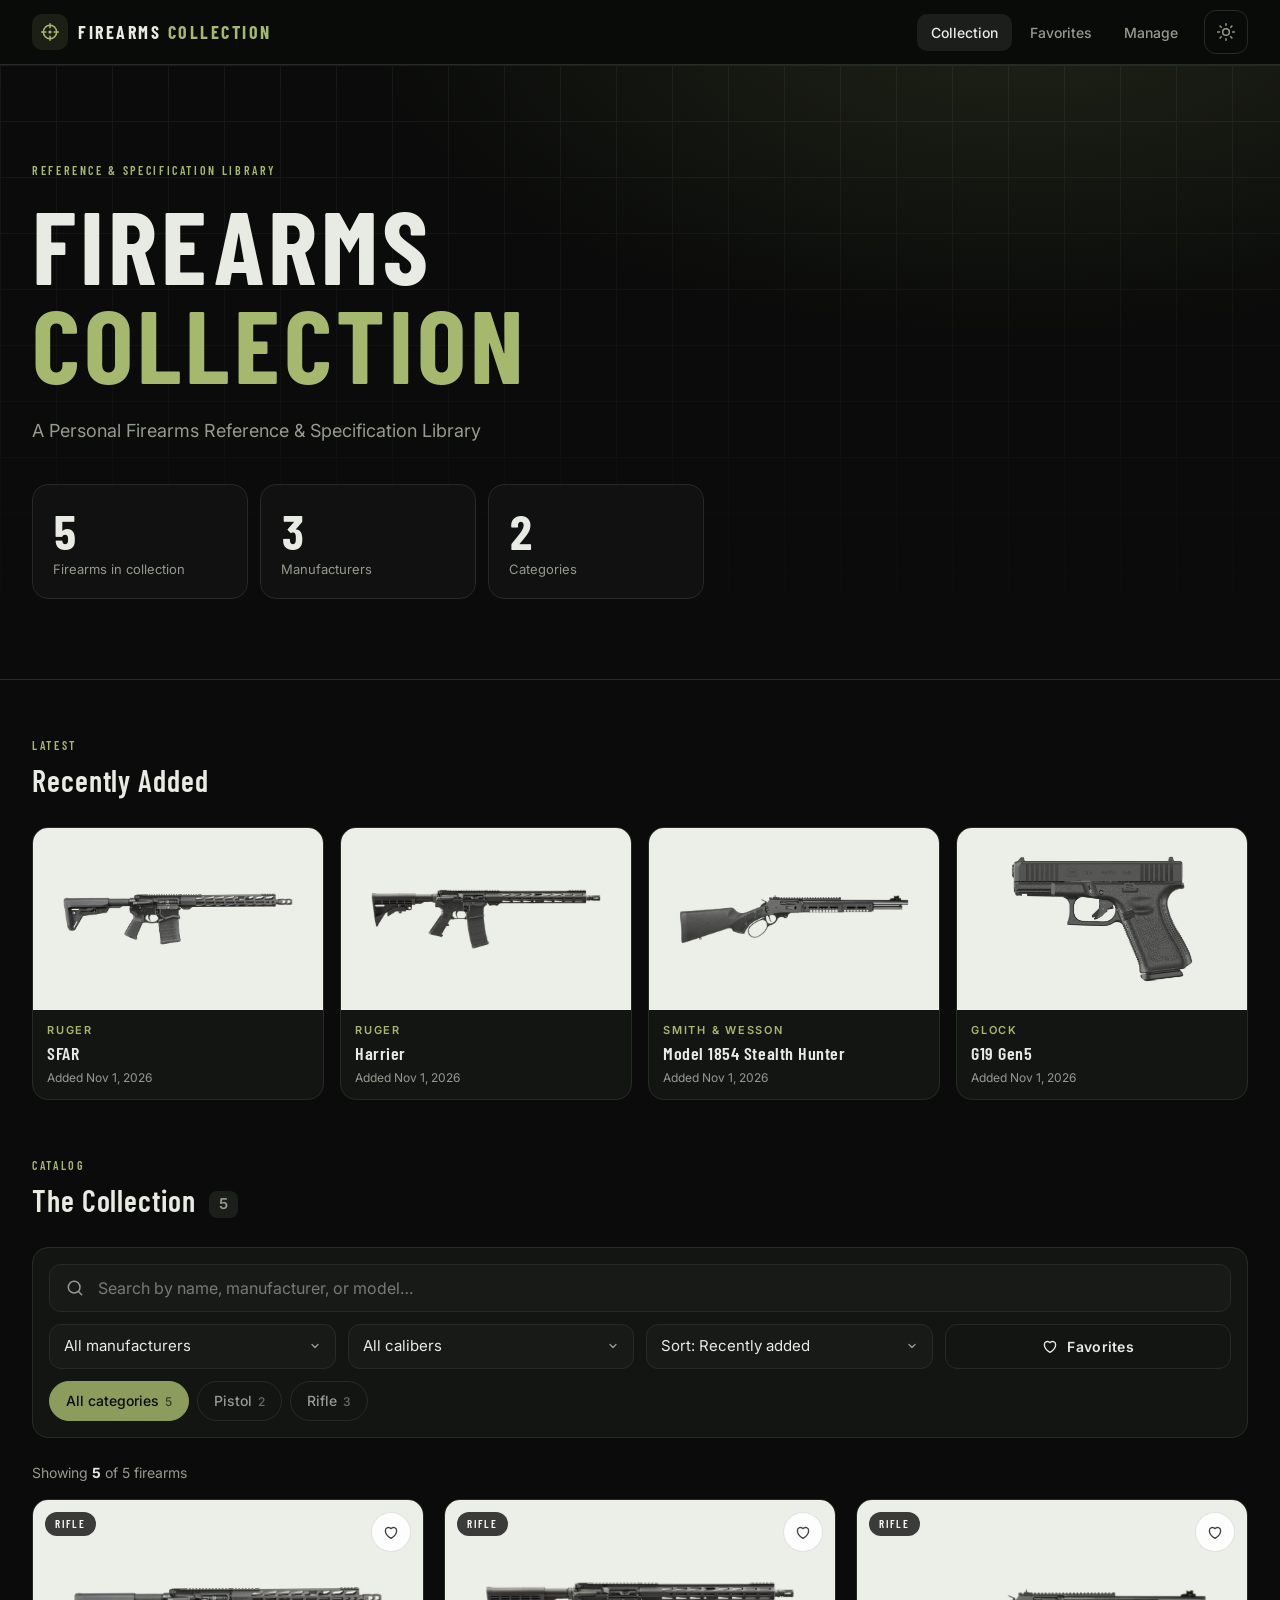
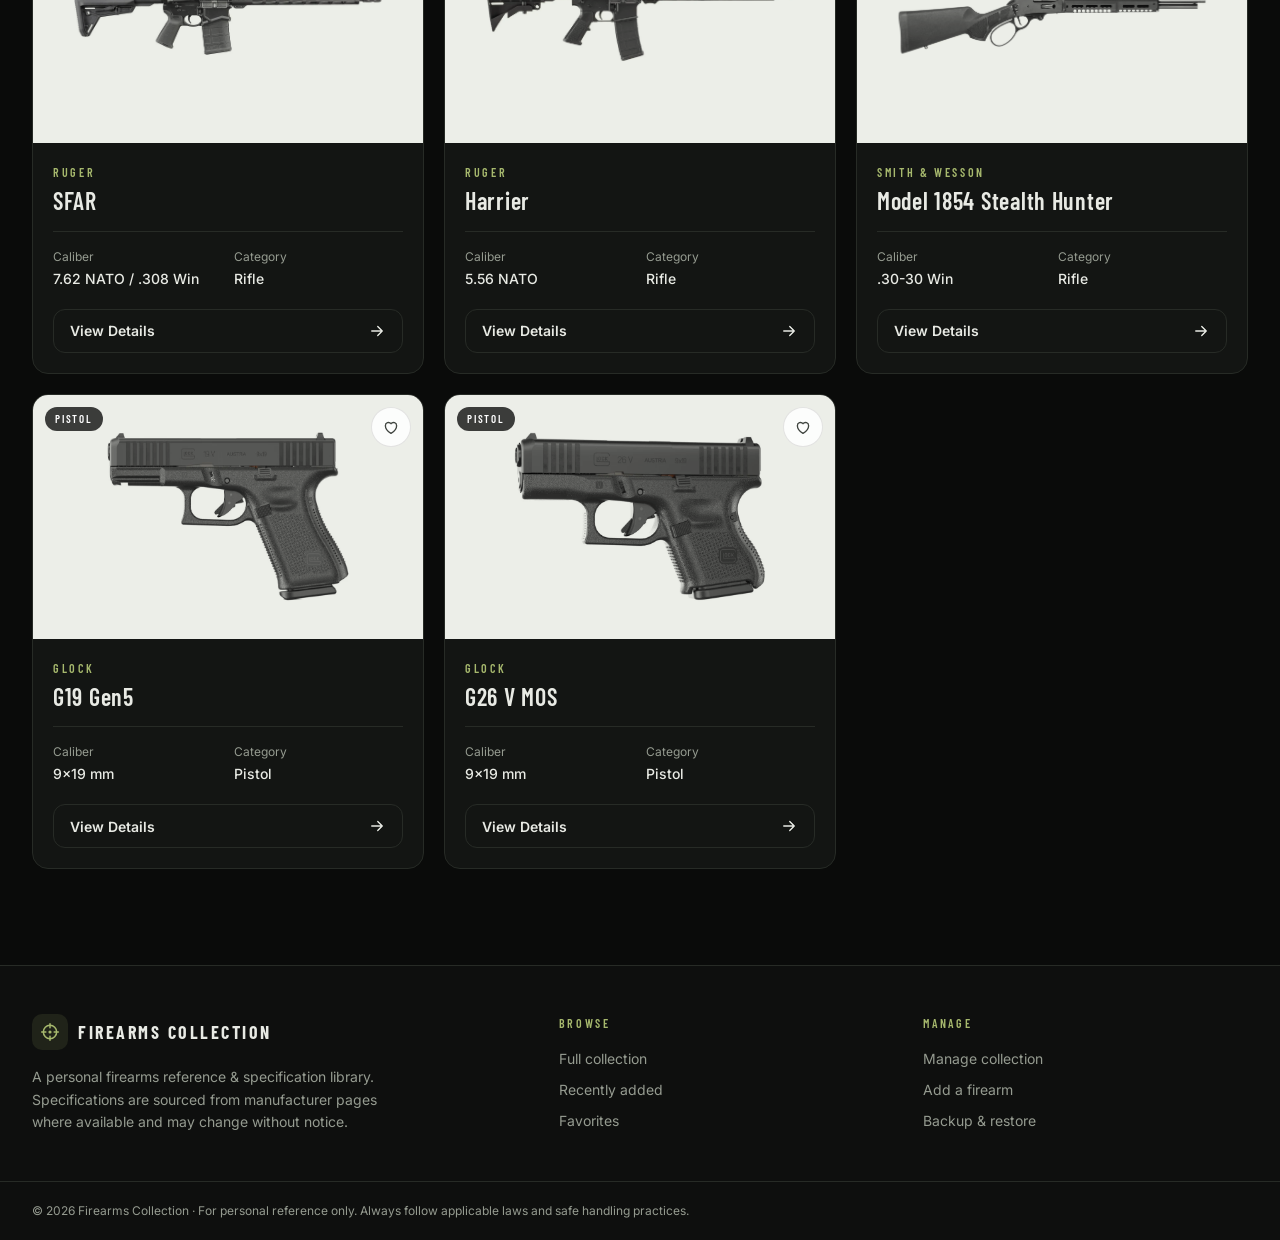
==== guns/index.html @ f63743af "Add files via upload" ====
<!doctype html>
<html lang="en" data-theme="dark">
<head>
  <meta charset="utf-8">
  <meta name="viewport" content="width=device-width, initial-scale=1">
  <title>Firearms Collection</title>
  <meta name="description" content="A Personal Firearms Reference & Specification Library">
  <meta name="theme-color" content="#0a0b0a">
  <script>try{if(localStorage.getItem("theme")==="light")document.documentElement.dataset.theme="light"}catch(e){}</script>
  <link rel="stylesheet" href="css/styles.css">
</head>
<body data-page="home">
  <header id="site-header"></header>

  <main>
    <section class="hero">
      <div class="container hero-inner">
        <p class="eyebrow fade-up">Reference &amp; Specification Library</p>
        <h1 class="fade-up" style="animation-delay:60ms">Firearms<br><span>Collection</span></h1>
        <p class="hero-sub fade-up" style="animation-delay:120ms">A Personal Firearms Reference &amp; Specification Library</p>
        <dl class="stats fade-up" style="animation-delay:180ms">
          <div class="stat"><dd id="stat-total">–</dd><dt>Firearms in collection</dt></div>
          <div class="stat"><dd id="stat-makers">–</dd><dt>Manufacturers</dt></div>
          <div class="stat"><dd id="stat-categories">–</dd><dt>Categories</dt></div>
        </dl>
      </div>
    </section>

    <section id="recent" class="container section">
      <div class="section-head">
        <div>
          <p class="eyebrow">Latest</p>
          <h2 class="section-title">Recently Added</h2>
        </div>
      </div>
      <div id="recent-grid" class="recent-grid">
        <div class="skeleton" style="aspect-ratio:4/3"></div>
        <div class="skeleton" style="aspect-ratio:4/3"></div>
      </div>
    </section>

    <section id="collection" class="container section">
      <div class="section-head">
        <div>
          <p class="eyebrow">Catalog</p>
          <h2 class="section-title">The Collection <span id="collection-count" class="count-badge">–</span></h2>
        </div>
      </div>

      <div class="toolbar">
        <div class="search">
          <svg viewBox="0 0 24 24" fill="none" stroke="currentColor" stroke-width="1.8" stroke-linecap="round" aria-hidden="true"><circle cx="11" cy="11" r="7"/><path d="m20 20-3.5-3.5"/></svg>
          <input id="search" class="field" type="search" placeholder="Search by name, manufacturer, or model…" aria-label="Search firearms" autocomplete="off">
          <button id="search-clear" class="search-clear" type="button" aria-label="Clear search" hidden>
            <svg viewBox="0 0 24 24" fill="none" stroke="currentColor" stroke-width="1.8" stroke-linecap="round" aria-hidden="true"><path d="M6 6l12 12M18 6 6 18"/></svg>
          </button>
        </div>
        <div class="filters">
          <label><span class="sr-only">Manufacturer</span><select id="filter-manufacturer" class="field"></select></label>
          <label><span class="sr-only">Caliber</span><select id="filter-caliber" class="field"></select></label>
          <label><span class="sr-only">Sort by</span>
            <select id="sort" class="field">
              <option value="newest">Sort: Recently added</option>
              <option value="manufacturer">Sort: Manufacturer (A–Z)</option>
              <option value="model">Sort: Model (A–Z)</option>
            </select>
          </label>
          <button id="filter-favorites" type="button" class="btn btn-ghost" aria-pressed="false">
            <svg viewBox="0 0 24 24" fill="none" stroke="currentColor" stroke-width="1.8" stroke-linejoin="round" aria-hidden="true"><path d="M12 20.5s-7.5-4.6-7.5-10.3A4.2 4.2 0 0 1 12 7.6a4.2 4.2 0 0 1 7.5 2.6c0 5.7-7.5 10.3-7.5 10.3Z"/></svg>
            <span>Favorites</span>
          </button>
        </div>
        <div id="category-chips" class="chips" role="group" aria-label="Filter by category"></div>
      </div>

      <div class="results-bar" aria-live="polite">
        <p id="results-count">Loading…</p>
        <button id="clear-filters" type="button" class="link-btn" hidden>Clear filters</button>
      </div>

      <div id="grid" class="grid">
        <div class="skeleton" style="height:380px"></div>
        <div class="skeleton" style="height:380px"></div>
        <div class="skeleton" style="height:380px"></div>
      </div>
    </section>
  </main>

  <footer id="site-footer"></footer>

  <script src="js/data.js"></script>
  <script src="js/store.js"></script>
  <script src="js/ui.js"></script>
  <script src="js/collection.js"></script>
</body>
</html>
---- guns/css/styles.css ----
/* =========================================================
   Firearms Collection — styles
   Dark theme is the default; light theme via [data-theme="light"].
   ========================================================= */

@import url("https://fonts.googleapis.com/css2?family=Barlow+Condensed:wght@500;600;700&family=Inter:wght@400;500;600;700&display=swap");

:root {
  --bg: #0a0b0a;
  --surface: #131513;
  --surface-2: #1b1e1a;
  --border: #272b26;
  --fg: #e8eae4;
  --muted: #959b90;
  --accent: #8c9c5c;
  --accent-strong: #a6b86d;
  --accent-fg: #0b0c0a;
  --accent-soft: rgba(140, 156, 92, 0.14);
  --photo: #eceee8;
  --danger: #e0645a;
  --danger-soft: rgba(224, 100, 90, 0.12);
  --shadow: 0 18px 50px -20px rgba(0, 0, 0, 0.7);
  --header-bg: rgba(10, 11, 10, 0.82);

  --font-sans: "Inter", ui-sans-serif, system-ui, -apple-system, "Segoe UI", sans-serif;
  --font-display: "Barlow Condensed", "Inter", ui-sans-serif, sans-serif;
  --radius: 16px;
  --radius-sm: 12px;
  --max: 1280px;
  --gutter: 16px;
  color-scheme: dark;
}

[data-theme="light"] {
  --bg: #f3f3ef;
  --surface: #ffffff;
  --surface-2: #e9ebe4;
  --border: #d6d9cf;
  --fg: #151714;
  --muted: #5e6459;
  --accent: #5d6d33;
  --accent-strong: #4b5928;
  --accent-fg: #ffffff;
  --accent-soft: rgba(93, 109, 51, 0.12);
  --photo: #ffffff;
  --danger: #b4372f;
  --danger-soft: rgba(180, 55, 47, 0.1);
  --shadow: 0 18px 50px -24px rgba(0, 0, 0, 0.25);
  --header-bg: rgba(243, 243, 239, 0.85);
  color-scheme: light;
}

@media (min-width: 640px) {
  :root { --gutter: 24px; }
}
@media (min-width: 1024px) {
  :root { --gutter: 32px; }
}

/* ---------- Base ---------- */
*,
*::before,
*::after { box-sizing: border-box; }

html { -webkit-text-size-adjust: 100%; scroll-behavior: smooth; }

body {
  margin: 0;
  min-height: 100dvh;
  display: flex;
  flex-direction: column;
  background: var(--bg);
  color: var(--fg);
  font-family: var(--font-sans);
  font-size: 16px;
  line-height: 1.5;
  -webkit-font-smoothing: antialiased;
  overflow-x: hidden;
}

main { flex: 1; }
img { max-width: 100%; display: block; }
a { color: inherit; text-decoration: none; }
button, input, select, textarea { font: inherit; color: inherit; }
button { cursor: pointer; }
h1, h2, h3, p { margin: 0; }
::selection { background: var(--accent); color: var(--accent-fg); }
:focus-visible { outline: 2px solid var(--accent-strong); outline-offset: 2px; }

.container { max-width: var(--max); margin: 0 auto; padding: 0 var(--gutter); }
.sr-only {
  position: absolute; width: 1px; height: 1px; padding: 0; margin: -1px;
  overflow: hidden; clip: rect(0, 0, 0, 0); white-space: nowrap; border: 0;
}
[hidden] { display: none !important; }

.eyebrow {
  font-family: var(--font-display);
  font-size: 12px;
  font-weight: 600;
  letter-spacing: 0.22em;
  text-transform: uppercase;
  color: var(--accent-strong);
}
.display { font-family: var(--font-display); letter-spacing: 0.03em; }
.muted { color: var(--muted); }

@keyframes fade-up {
  from { opacity: 0; transform: translateY(12px); }
  to { opacity: 1; transform: none; }
}
.fade-up { animation: fade-up 0.5s cubic-bezier(0.22, 1, 0.36, 1) both; }

@media (prefers-reduced-motion: reduce) {
  *, *::before, *::after {
    animation-duration: 0.01ms !important;
    transition-duration: 0.01ms !important;
    scroll-behavior: auto !important;
  }
}

/* ---------- Buttons & fields ---------- */
.btn {
  display: inline-flex;
  align-items: center;
  justify-content: center;
  gap: 8px;
  min-height: 44px;
  padding: 0 16px;
  border-radius: var(--radius-sm);
  border: 1px solid transparent;
  font-size: 14px;
  font-weight: 600;
  letter-spacing: 0.02em;
  background: none;
  transition: background 0.2s, border-color 0.2s, color 0.2s, transform 0.1s;
  white-space: nowrap;
}
.btn:active { transform: scale(0.98); }
.btn:disabled { opacity: 0.5; pointer-events: none; }
.btn svg { width: 18px; height: 18px; flex: none; }
.btn-primary { background: var(--accent); color: var(--accent-fg); }
.btn-primary:hover { background: var(--accent-strong); }
.btn-ghost { background: var(--surface); border-color: var(--border); }
.btn-ghost:hover { border-color: var(--accent); background: var(--surface-2); }
.btn-danger { border-color: color-mix(in srgb, var(--danger) 45%, transparent); color: var(--danger); }
.btn-danger:hover { background: var(--danger); color: #fff; }
.btn-active { border-color: var(--accent); background: var(--accent-soft); color: var(--accent-strong); }
.btn-block { width: 100%; }

.field {
  width: 100%;
  min-height: 44px;
  padding: 10px 14px;
  border-radius: var(--radius-sm);
  border: 1px solid var(--border);
  background: color-mix(in srgb, var(--surface-2) 60%, transparent);
  font-size: 15px;
  outline: none;
  transition: border-color 0.2s, box-shadow 0.2s;
}
.field::placeholder { color: color-mix(in srgb, var(--muted) 75%, transparent); }
.field:focus { border-color: var(--accent); box-shadow: 0 0 0 3px var(--accent-soft); }
.field.invalid { border-color: var(--danger); }
select.field { appearance: none; padding-right: 36px; background-image: url("data:image/svg+xml,%3Csvg xmlns='http://www.w3.org/2000/svg' width='12' height='12' viewBox='0 0 24 24' fill='none' stroke='%23959b90' stroke-width='2.5' stroke-linecap='round'%3E%3Cpath d='m6 9 6 6 6-6'/%3E%3C/svg%3E"); background-repeat: no-repeat; background-position: right 14px center; }
select.field option { background: var(--surface); color: var(--fg); }
textarea.field { resize: vertical; line-height: 1.6; }

/* ---------- Header ---------- */
.site-header {
  position: sticky;
  top: 0;
  z-index: 40;
  border-bottom: 1px solid var(--border);
  background: var(--header-bg);
  backdrop-filter: blur(16px);
  -webkit-backdrop-filter: blur(16px);
}
.header-inner { display: flex; align-items: center; justify-content: space-between; gap: 16px; height: 64px; }
.brand { display: flex; align-items: center; gap: 10px; }
.brand-mark {
  display: grid; place-items: center; width: 36px; height: 36px; border-radius: 10px;
  background: var(--accent-soft); color: var(--accent-strong); transition: 0.2s;
}
.brand:hover .brand-mark { background: var(--accent); color: var(--accent-fg); }
.brand-mark svg { width: 20px; height: 20px; }
.brand-name {
  font-family: var(--font-display); font-size: 18px; font-weight: 700;
  letter-spacing: 0.14em; text-transform: uppercase; line-height: 1;
}
.brand-name span { color: var(--accent-strong); }
.nav { display: flex; align-items: center; gap: 4px; }
.nav-link {
  padding: 8px 14px; border-radius: 10px; font-size: 14px; font-weight: 500; color: var(--muted); transition: 0.2s;
}
.nav-link:hover { color: var(--fg); }
.nav-link[aria-current="page"] { background: var(--surface-2); color: var(--fg); }
.icon-btn {
  display: grid; place-items: center; width: 44px; height: 44px; flex: none;
  border-radius: var(--radius-sm); border: 1px solid var(--border); background: none; color: var(--muted); transition: 0.2s;
}
.icon-btn:hover { color: var(--fg); border-color: var(--accent); }
.icon-btn svg { width: 20px; height: 20px; }
.menu-btn { display: none; }
.mobile-nav { display: none; border-top: 1px solid var(--border); padding: 8px var(--gutter) 16px; background: var(--bg); }
.mobile-nav a { display: flex; align-items: center; min-height: 48px; padding: 0 16px; border-radius: var(--radius-sm); color: var(--muted); font-weight: 500; }
.mobile-nav a[aria-current="page"] { background: var(--surface-2); color: var(--fg); }

@media (max-width: 767px) {
  .nav .nav-link { display: none; }
  .menu-btn { display: grid; }
  .site-header.open .mobile-nav { display: block; }
  .brand-name { font-size: 16px; letter-spacing: 0.1em; }
}
@media (max-width: 360px) {
  .brand-name span { display: none; }
}

/* ---------- Hero ---------- */
.hero { position: relative; overflow: hidden; border-bottom: 1px solid var(--border); }
.hero::before {
  content: ""; position: absolute; inset: 0; pointer-events: none; opacity: 0.7;
  background: radial-gradient(60rem 30rem at 80% -10%, color-mix(in srgb, var(--accent) 24%, transparent), transparent 70%);
}
.hero::after {
  content: ""; position: absolute; inset: 0; pointer-events: none; opacity: 0.06;
  background-image: linear-gradient(var(--fg) 1px, transparent 1px), linear-gradient(90deg, var(--fg) 1px, transparent 1px);
  background-size: 56px 56px;
  -webkit-mask-image: linear-gradient(to bottom, black, transparent);
  mask-image: linear-gradient(to bottom, black, transparent);
}
.hero-inner { position: relative; z-index: 1; padding-top: 64px; padding-bottom: 56px; }
.hero h1 {
  margin-top: 16px; font-family: var(--font-display); font-weight: 700; text-transform: uppercase;
  font-size: clamp(48px, 11vw, 104px); line-height: 0.95; letter-spacing: 0.04em;
}
.hero h1 span { color: var(--accent-strong); }
.hero-sub { margin-top: 24px; max-width: 36rem; color: var(--muted); font-size: clamp(16px, 2vw, 18px); }
.stats { display: grid; grid-template-columns: repeat(3, 1fr); gap: 12px; max-width: 42rem; margin: 40px 0 0; }
.stat {
  padding: 16px; border-radius: var(--radius); border: 1px solid var(--border);
  background: color-mix(in srgb, var(--surface) 70%, transparent); backdrop-filter: blur(6px);
}
.stat dd { margin: 0; font-family: var(--font-display); font-size: clamp(30px, 6vw, 48px); font-weight: 700; line-height: 1.1; font-variant-numeric: tabular-nums; }
.stat dt { margin-top: 4px; font-size: 13px; line-height: 1.3; color: var(--muted); }
@media (min-width: 640px) {
  .hero-inner { padding-top: 96px; padding-bottom: 80px; }
  .stat { padding: 20px; }
}

/* ---------- Sections ---------- */
.section { padding-top: 56px; scroll-margin-top: 80px; }
.section-head { display: flex; flex-wrap: wrap; align-items: flex-end; justify-content: space-between; gap: 16px; margin-bottom: 24px; }
.section-title { margin-top: 4px; font-family: var(--font-display); font-size: 30px; font-weight: 600; letter-spacing: 0.03em; }
.count-badge {
  display: inline-block; margin-left: 6px; padding: 2px 10px; border-radius: 8px; vertical-align: middle;
  background: var(--surface-2); color: var(--muted); font-family: var(--font-sans); font-size: 15px; font-weight: 600;
}

/* ---------- Photo ---------- */
.photo { position: relative; overflow: hidden; background: var(--photo); aspect-ratio: 16 / 10; }
.photo img {
  position: absolute; inset: 0; width: 100%; height: 100%; object-fit: contain; padding: 6%;
  mix-blend-mode: multiply; transition: transform 0.5s ease-out;
}
.photo-empty {
  position: absolute; inset: 0; display: flex; flex-direction: column; align-items: center; justify-content: center; gap: 8px;
  color: #9a9f96; font-size: 12px; font-weight: 600; letter-spacing: 0.08em; text-transform: uppercase;
}
.photo-empty svg { width: 32px; height: 32px; }

/* ---------- Recently added ---------- */
.recent-grid { display: grid; grid-template-columns: repeat(2, minmax(0, 1fr)); gap: 12px; }
@media (min-width: 1024px) { .recent-grid { grid-template-columns: repeat(4, minmax(0, 1fr)); gap: 16px; } }
.recent-card {
  overflow: hidden; border-radius: var(--radius); border: 1px solid var(--border); background: var(--surface);
  transition: transform 0.25s, border-color 0.25s;
}
.recent-card:hover { transform: translateY(-2px); border-color: color-mix(in srgb, var(--accent) 55%, transparent); }
.recent-card:hover .photo img { transform: scale(1.04); }
.recent-body { padding: 12px 14px; min-width: 0; }
.recent-maker { font-size: 11px; font-weight: 600; letter-spacing: 0.16em; text-transform: uppercase; color: var(--accent-strong); }
.recent-model { margin-top: 2px; font-family: var(--font-display); font-size: 18px; font-weight: 600; letter-spacing: 0.03em; }
.recent-date { margin-top: 2px; font-size: 12px; color: var(--muted); }
.truncate { overflow: hidden; text-overflow: ellipsis; white-space: nowrap; }

/* ---------- Toolbar ---------- */
.toolbar { padding: 12px; border-radius: var(--radius); border: 1px solid var(--border); background: var(--surface); }
@media (min-width: 640px) { .toolbar { padding: 16px; } }
.search { position: relative; }
.search > svg { position: absolute; left: 16px; top: 50%; transform: translateY(-50%); width: 20px; height: 20px; color: var(--muted); pointer-events: none; }
.search .field { height: 48px; padding-left: 48px; padding-right: 48px; font-size: 16px; }
.search .field::-webkit-search-cancel-button { display: none; }
.search-clear {
  position: absolute; right: 6px; top: 50%; transform: translateY(-50%); display: grid; place-items: center;
  width: 36px; height: 36px; border: 0; border-radius: 10px; background: none; color: var(--muted);
}
.search-clear:hover { color: var(--fg); }
.search-clear svg { width: 18px; height: 18px; }
.filters { display: grid; grid-template-columns: repeat(2, minmax(0, 1fr)); gap: 8px; margin-top: 12px; }
@media (min-width: 640px) { .filters { gap: 12px; } }
@media (min-width: 1024px) { .filters { grid-template-columns: repeat(4, minmax(0, 1fr)); } }
.chips { display: flex; flex-wrap: wrap; gap: 8px; margin-top: 12px; }
.chip {
  min-height: 40px; padding: 0 16px; border-radius: 999px; border: 1px solid var(--border); background: none;
  color: var(--muted); font-size: 14px; font-weight: 500; transition: 0.2s;
}
.chip:hover { color: var(--fg); border-color: color-mix(in srgb, var(--accent) 55%, transparent); }
.chip[aria-pressed="true"] { background: var(--accent); border-color: var(--accent); color: var(--accent-fg); }
.chip small { margin-left: 6px; font-size: 12px; opacity: 0.65; }

.results-bar { display: flex; align-items: center; justify-content: space-between; gap: 16px; margin-top: 24px; font-size: 14px; color: var(--muted); }
.results-bar strong { color: var(--fg); }
.link-btn { border: 0; background: none; padding: 4px 0; color: var(--accent-strong); font-weight: 600; font-size: 14px; }
.link-btn:hover { text-decoration: underline; }

/* ---------- Cards ---------- */
.grid { display: grid; grid-template-columns: minmax(0, 1fr); gap: 20px; margin-top: 16px; }
@media (min-width: 600px) { .grid { grid-template-columns: repeat(2, minmax(0, 1fr)); } }
@media (min-width: 1024px) { .grid { grid-template-columns: repeat(3, minmax(0, 1fr)); } }
@media (min-width: 1536px) { .grid { grid-template-columns: repeat(4, minmax(0, 1fr)); } }

.card {
  position: relative; display: flex; flex-direction: column; overflow: hidden;
  border-radius: var(--radius); border: 1px solid var(--border); background: var(--surface);
  transition: transform 0.3s, border-color 0.3s, box-shadow 0.3s;
}
.card:hover { transform: translateY(-4px); border-color: color-mix(in srgb, var(--accent) 55%, transparent); box-shadow: var(--shadow); }
.card:hover .photo img { transform: scale(1.04); }
.card-badge {
  position: absolute; top: 12px; left: 12px; z-index: 2; padding: 4px 10px; border-radius: 999px;
  background: rgba(0, 0, 0, 0.75); color: #fff; font-family: var(--font-display); font-size: 11px; font-weight: 600;
  letter-spacing: 0.16em; text-transform: uppercase;
}
.card .fav-btn { position: absolute; top: 12px; right: 12px; z-index: 3; }
.card-body { display: flex; flex: 1; flex-direction: column; padding: 20px; }
.card-title { margin-top: 6px; font-family: var(--font-display); font-size: 24px; font-weight: 600; line-height: 1.15; letter-spacing: 0.03em; }
.card-title a::after { content: ""; position: absolute; inset: 0; z-index: 1; }
.card-specs { display: grid; grid-template-columns: 1fr 1fr; gap: 12px; margin: 16px 0 0; padding-top: 16px; border-top: 1px solid var(--border); font-size: 14px; }
.card-specs dt { font-size: 12px; color: var(--muted); }
.card-specs dd { margin: 2px 0 0; font-weight: 500; }
.card-cta {
  display: flex; align-items: center; justify-content: space-between; min-height: 44px; margin-top: auto; padding: 0 16px;
  border-radius: var(--radius-sm); border: 1px solid var(--border); font-size: 14px; font-weight: 600; transition: 0.25s;
}
.card-cta-wrap { margin-top: auto; padding-top: 20px; }
.card-cta svg { width: 18px; height: 18px; transition: transform 0.25s; }
.card:hover .card-cta { background: var(--accent); border-color: var(--accent); color: var(--accent-fg); }
.card:hover .card-cta svg { transform: translateX(2px); }

.fav-btn {
  display: grid; place-items: center; width: 40px; height: 40px; border-radius: 999px;
  border: 1px solid rgba(0, 0, 0, 0.1); background: rgba(255, 255, 255, 0.85); color: #404540; transition: 0.2s;
}
.fav-btn:hover { background: #fff; color: #000; }
.fav-btn svg { width: 18px; height: 18px; }
.fav-btn[aria-pressed="true"] { background: var(--accent); border-color: var(--accent); color: var(--accent-fg); }
.fav-btn[aria-pressed="true"] svg { fill: currentColor; }

.empty {
  margin-top: 16px; padding: 64px 24px; text-align: center; border-radius: var(--radius); border: 1px dashed var(--border);
}
.empty h3 { font-family: var(--font-display); font-size: 24px; font-weight: 600; letter-spacing: 0.03em; }
.empty p { margin: 8px auto 0; max-width: 28rem; font-size: 14px; color: var(--muted); }
.empty .btn { margin-top: 24px; }

/* ---------- Detail page ---------- */
.detail-top { display: flex; align-items: center; justify-content: space-between; gap: 12px; padding-top: 24px; }
.detail-grid { display: grid; gap: 32px; margin-top: 24px; }
@media (min-width: 1024px) {
  .detail-grid { grid-template-columns: minmax(0, 7fr) minmax(0, 5fr); gap: 48px; }
  .detail-photo { position: sticky; top: 96px; align-self: start; }
}
.detail-photo .photo { border-radius: 24px; border: 1px solid var(--border); aspect-ratio: 4 / 3; }
@media (min-width: 640px) { .detail-photo .photo { aspect-ratio: 16 / 10; } }
.pills { display: flex; flex-wrap: wrap; gap: 8px; }
.pill {
  padding: 4px 12px; border-radius: 999px; border: 1px solid var(--border); font-size: 12px; color: var(--muted);
}
.pill-accent {
  border-color: color-mix(in srgb, var(--accent) 45%, transparent); background: var(--accent-soft); color: var(--accent-strong);
  font-family: var(--font-display); font-weight: 600; letter-spacing: 0.16em; text-transform: uppercase;
}
.detail-name { margin-top: 8px; font-family: var(--font-display); font-size: clamp(36px, 6vw, 48px); font-weight: 700; line-height: 1.05; letter-spacing: 0.03em; }
.highlights { display: grid; grid-template-columns: 1fr 1fr; gap: 12px; margin: 24px 0 0; }
.highlight { padding: 14px; border-radius: var(--radius-sm); border: 1px solid var(--border); background: var(--surface); }
.highlight dt { font-size: 12px; color: var(--muted); }
.highlight dd { margin: 4px 0 0; font-weight: 600; }
.description { margin-top: 24px; color: var(--muted); line-height: 1.7; white-space: pre-line; }
.actions { display: flex; flex-wrap: wrap; gap: 12px; margin-top: 24px; }
.source-note { margin-top: 8px; font-size: 12px; color: var(--muted); }
.not-specified { color: color-mix(in srgb, var(--muted) 75%, transparent) !important; font-style: italic; font-weight: 400 !important; }

.spec-grid { display: grid; gap: 24px; margin-top: 48px; }
@media (min-width: 1024px) { .spec-grid { grid-template-columns: 1fr 1fr; } }
.panel { overflow: hidden; border-radius: var(--radius); border: 1px solid var(--border); background: var(--surface); }
.panel-title { padding: 16px 20px; border-bottom: 1px solid var(--border); font-family: var(--font-display); font-size: 20px; font-weight: 600; letter-spacing: 0.03em; }
.panel-body { padding: 20px; }
.spec-table { margin: 0; }
.spec-row { display: grid; gap: 4px; padding: 14px 20px; border-top: 1px solid var(--border); }
.spec-row:first-child { border-top: 0; }
.spec-row dt { font-size: 14px; color: var(--muted); }
.spec-row dd { margin: 0; font-size: 15px; font-weight: 500; overflow-wrap: anywhere; }
@media (min-width: 640px) { .spec-row { grid-template-columns: minmax(0, 2fr) minmax(0, 3fr); gap: 24px; } }
.stack { display: grid; gap: 24px; align-content: start; }
.break-all { overflow-wrap: anywhere; }
.accent-link { color: var(--accent-strong); }
.accent-link:hover { text-decoration: underline; }

/* ---------- Manage page ---------- */
.page-head { padding-top: 40px; display: flex; flex-wrap: wrap; align-items: flex-end; justify-content: space-between; gap: 16px; }
.page-title { margin-top: 4px; font-family: var(--font-display); font-size: clamp(34px, 5vw, 44px); font-weight: 700; letter-spacing: 0.03em; }
.head-actions { display: flex; flex-wrap: wrap; gap: 8px; }
.notice {
  display: flex; flex-wrap: wrap; align-items: center; justify-content: space-between; gap: 12px;
  margin-top: 24px; padding: 14px 20px; border-radius: var(--radius); font-size: 14px;
  border: 1px solid color-mix(in srgb, var(--accent) 45%, transparent); background: var(--accent-soft);
}
.notice-danger { border-color: color-mix(in srgb, var(--danger) 45%, transparent); background: var(--danger-soft); color: var(--danger); }

.admin-list { list-style: none; margin: 32px 0 0; padding: 0; overflow: hidden; border-radius: var(--radius); border: 1px solid var(--border); background: var(--surface); }
.admin-item { display: flex; flex-direction: column; gap: 16px; padding: 16px; border-top: 1px solid var(--border); }
.admin-item:first-child { border-top: 0; }
.admin-main { display: flex; align-items: center; gap: 16px; min-width: 0; flex: 1; }
.admin-main .photo { width: 112px; flex: none; border-radius: var(--radius-sm); }
.admin-main:hover .admin-model { text-decoration: underline; }
.admin-model { font-family: var(--font-display); font-size: 20px; font-weight: 600; letter-spacing: 0.03em; }
.admin-meta { margin-top: 2px; font-size: 14px; color: var(--muted); }
.admin-btns { display: flex; gap: 8px; }
.admin-btns .btn { flex: 1; }
@media (min-width: 640px) {
  .admin-item { flex-direction: row; align-items: center; }
  .admin-main .photo { width: 144px; }
  .admin-btns .btn { flex: none; }
}
.text-danger { color: var(--danger); }

/* Form */
.form-wrap { max-width: 768px; margin: 0 auto; }
.form { display: grid; gap: 24px; margin-top: 32px; }
.form-section { padding: 20px; border-radius: var(--radius); border: 1px solid var(--border); background: var(--surface); }
@media (min-width: 640px) { .form-section { padding: 24px; } }
.form-section h2 { font-family: var(--font-display); font-size: 20px; font-weight: 600; letter-spacing: 0.03em; }
.form-section > p { margin-top: 4px; font-size: 14px; color: var(--muted); }
.form-fields { display: grid; gap: 16px; margin-top: 20px; }
@media (min-width: 640px) {
  .form-fields.two { grid-template-columns: 1fr 1fr; }
  .span-2 { grid-column: span 2; }
}
.label { display: flex; align-items: baseline; justify-content: space-between; gap: 8px; margin-bottom: 6px; font-size: 14px; font-weight: 500; }
.label small { font-size: 12px; font-weight: 400; color: var(--muted); }
.req { color: var(--danger); margin-left: 2px; }
.error-text { display: block; margin-top: 4px; font-size: 14px; color: var(--danger); }

.dropzone {
  position: relative; margin-top: 20px; overflow: hidden; border-radius: var(--radius); border: 2px dashed var(--border); transition: 0.2s;
}
.dropzone.dragging { border-color: var(--accent); background: var(--accent-soft); }
.dropzone.invalid { border-color: var(--danger); }
.dropzone-empty {
  display: flex; flex-direction: column; align-items: center; justify-content: center; gap: 12px; width: 100%;
  aspect-ratio: 16 / 9; padding: 16px; border: 0; background: none; color: var(--muted); text-align: center; transition: color 0.2s;
}
.dropzone-empty:hover { color: var(--fg); }
.dropzone-empty svg { width: 40px; height: 40px; }
.dropzone-empty strong { font-size: 14px; font-weight: 500; }
.dropzone-empty span { font-size: 12px; }
.dropzone .photo { aspect-ratio: 16 / 9; }
.row-actions { display: flex; flex-wrap: wrap; gap: 8px; margin-top: 12px; }

.spec-rows { display: grid; gap: 12px; margin-top: 20px; }
.spec-edit { display: grid; grid-template-columns: minmax(0, 1fr) auto; gap: 8px; }
.spec-edit .field-value { grid-column: 1; grid-row: 2; }
.spec-edit .icon-btn { grid-row: span 2; align-self: center; }
.spec-edit .icon-btn:hover { color: var(--danger); border-color: var(--danger); }
@media (min-width: 640px) {
  .spec-edit { grid-template-columns: minmax(0, 2fr) minmax(0, 3fr) auto; }
  .spec-edit .field-value { grid-column: auto; grid-row: auto; }
  .spec-edit .icon-btn { grid-row: auto; }
}

.form-footer {
  position: sticky; bottom: 0; z-index: 10; display: flex; flex-direction: column-reverse; gap: 12px;
  margin: 0 calc(var(--gutter) * -1); padding: 16px var(--gutter);
  border-top: 1px solid var(--border); background: var(--header-bg); backdrop-filter: blur(12px); -webkit-backdrop-filter: blur(12px);
}
@media (min-width: 640px) {
  .form-footer { flex-direction: row; justify-content: flex-end; margin: 0; border: 1px solid var(--border); border-radius: var(--radius); }
  .form-footer .btn-primary { min-width: 176px; }
}

.back-link { display: inline-flex; align-items: center; gap: 8px; padding-top: 32px; font-size: 14px; color: var(--muted); }
.back-link:hover { color: var(--fg); }
.back-link svg { width: 16px; height: 16px; }

.data-tools { margin-top: 32px; }
.data-tools .row-actions { margin-top: 16px; }

/* Toast */
.toast {
  position: fixed; left: 50%; bottom: 24px; z-index: 60; transform: translate(-50%, 20px); opacity: 0;
  max-width: calc(100% - 32px); padding: 12px 18px; border-radius: var(--radius-sm);
  background: var(--fg); color: var(--bg); font-size: 14px; font-weight: 500; box-shadow: var(--shadow);
  transition: opacity 0.25s, transform 0.25s; pointer-events: none;
}
.toast.show { opacity: 1; transform: translate(-50%, 0); }

/* Loading skeleton */
.skeleton { border-radius: var(--radius); background: var(--surface-2); animation: pulse 1.4s ease-in-out infinite; }
@keyframes pulse { 50% { opacity: 0.5; } }

/* ---------- Footer ---------- */
.site-footer { margin-top: 96px; border-top: 1px solid var(--border); background: color-mix(in srgb, var(--surface) 50%, transparent); }
.footer-grid { display: grid; gap: 40px; padding-top: 48px; padding-bottom: 48px; }
@media (min-width: 768px) { .footer-grid { grid-template-columns: 1.5fr 1fr 1fr; } }
.footer-about { margin-top: 16px; max-width: 24rem; font-size: 14px; line-height: 1.6; color: var(--muted); }
.footer-links { list-style: none; margin: 16px 0 0; padding: 0; display: grid; gap: 10px; font-size: 14px; }
.footer-links a { color: var(--muted); transition: color 0.2s; }
.footer-links a:hover { color: var(--fg); }
.footer-bottom { border-top: 1px solid var(--border); }
.footer-bottom p { padding-top: 20px; padding-bottom: 20px; font-size: 12px; color: var(--muted); }
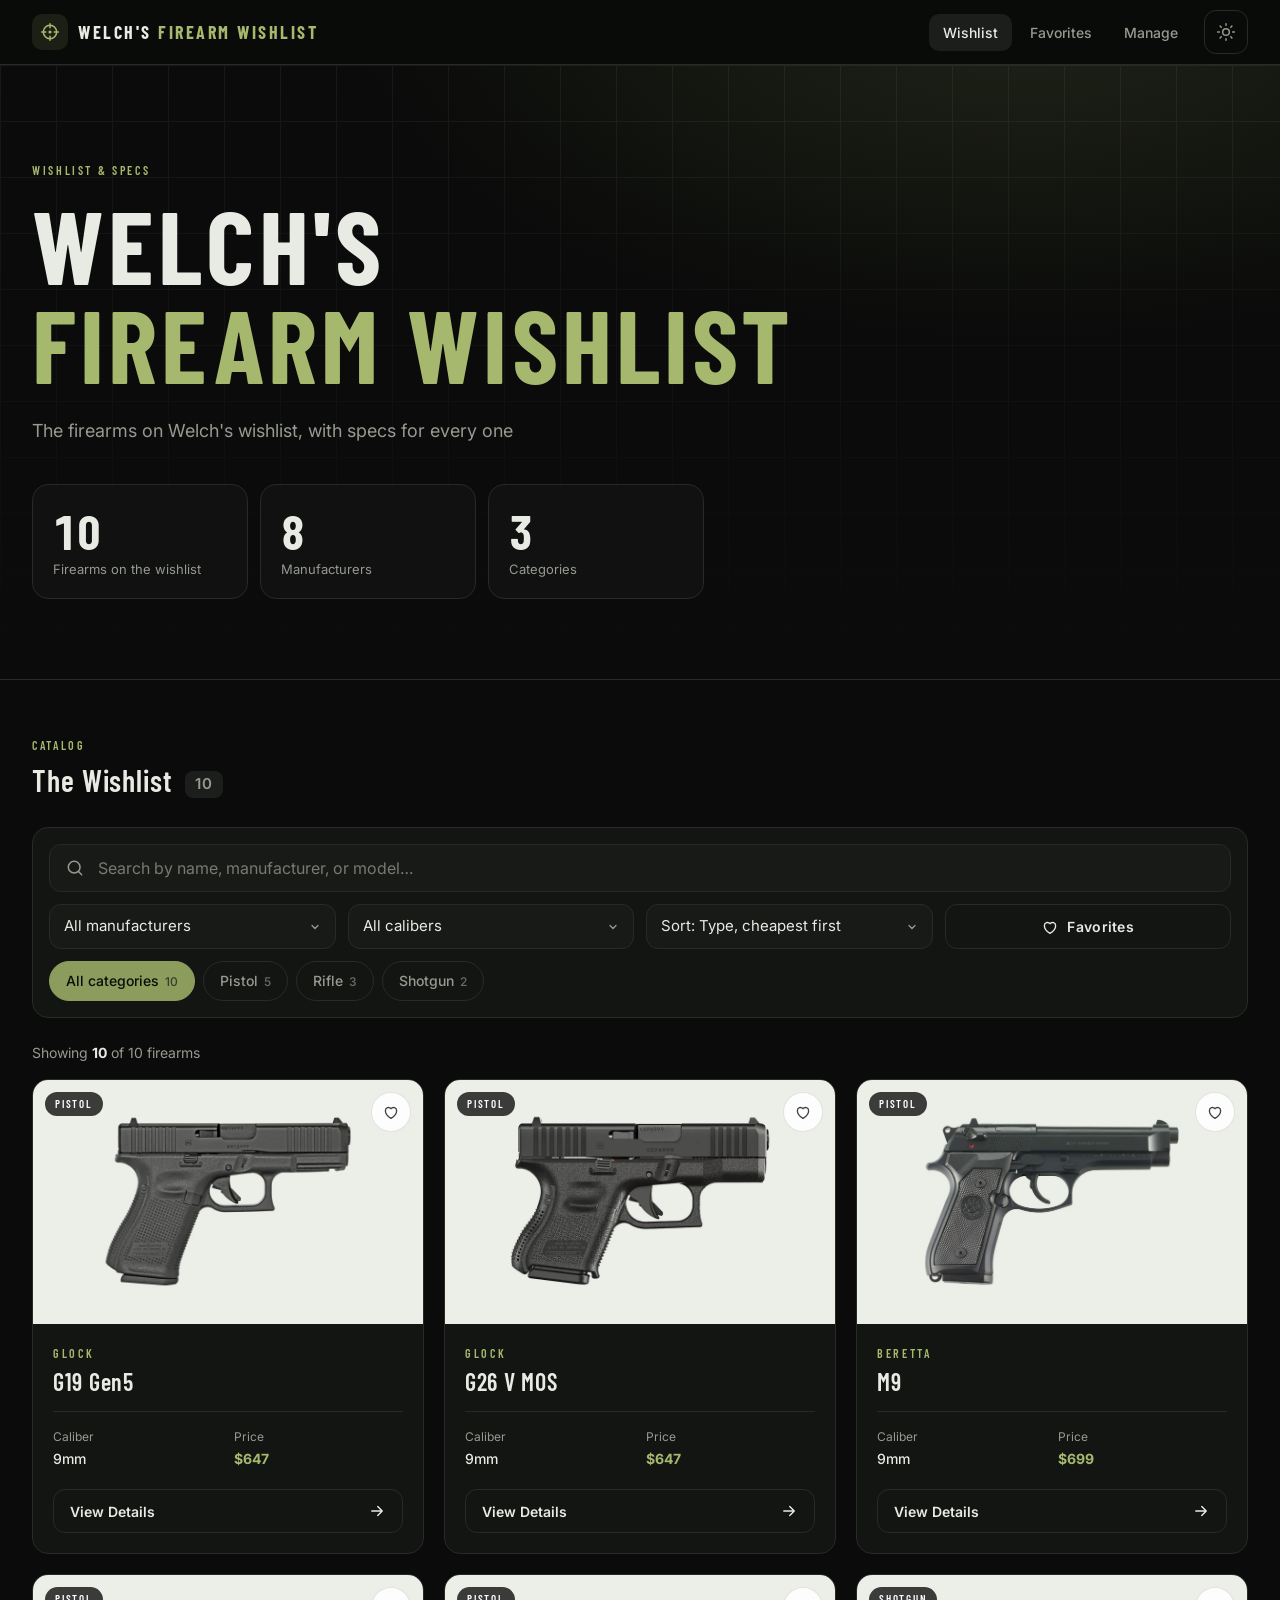
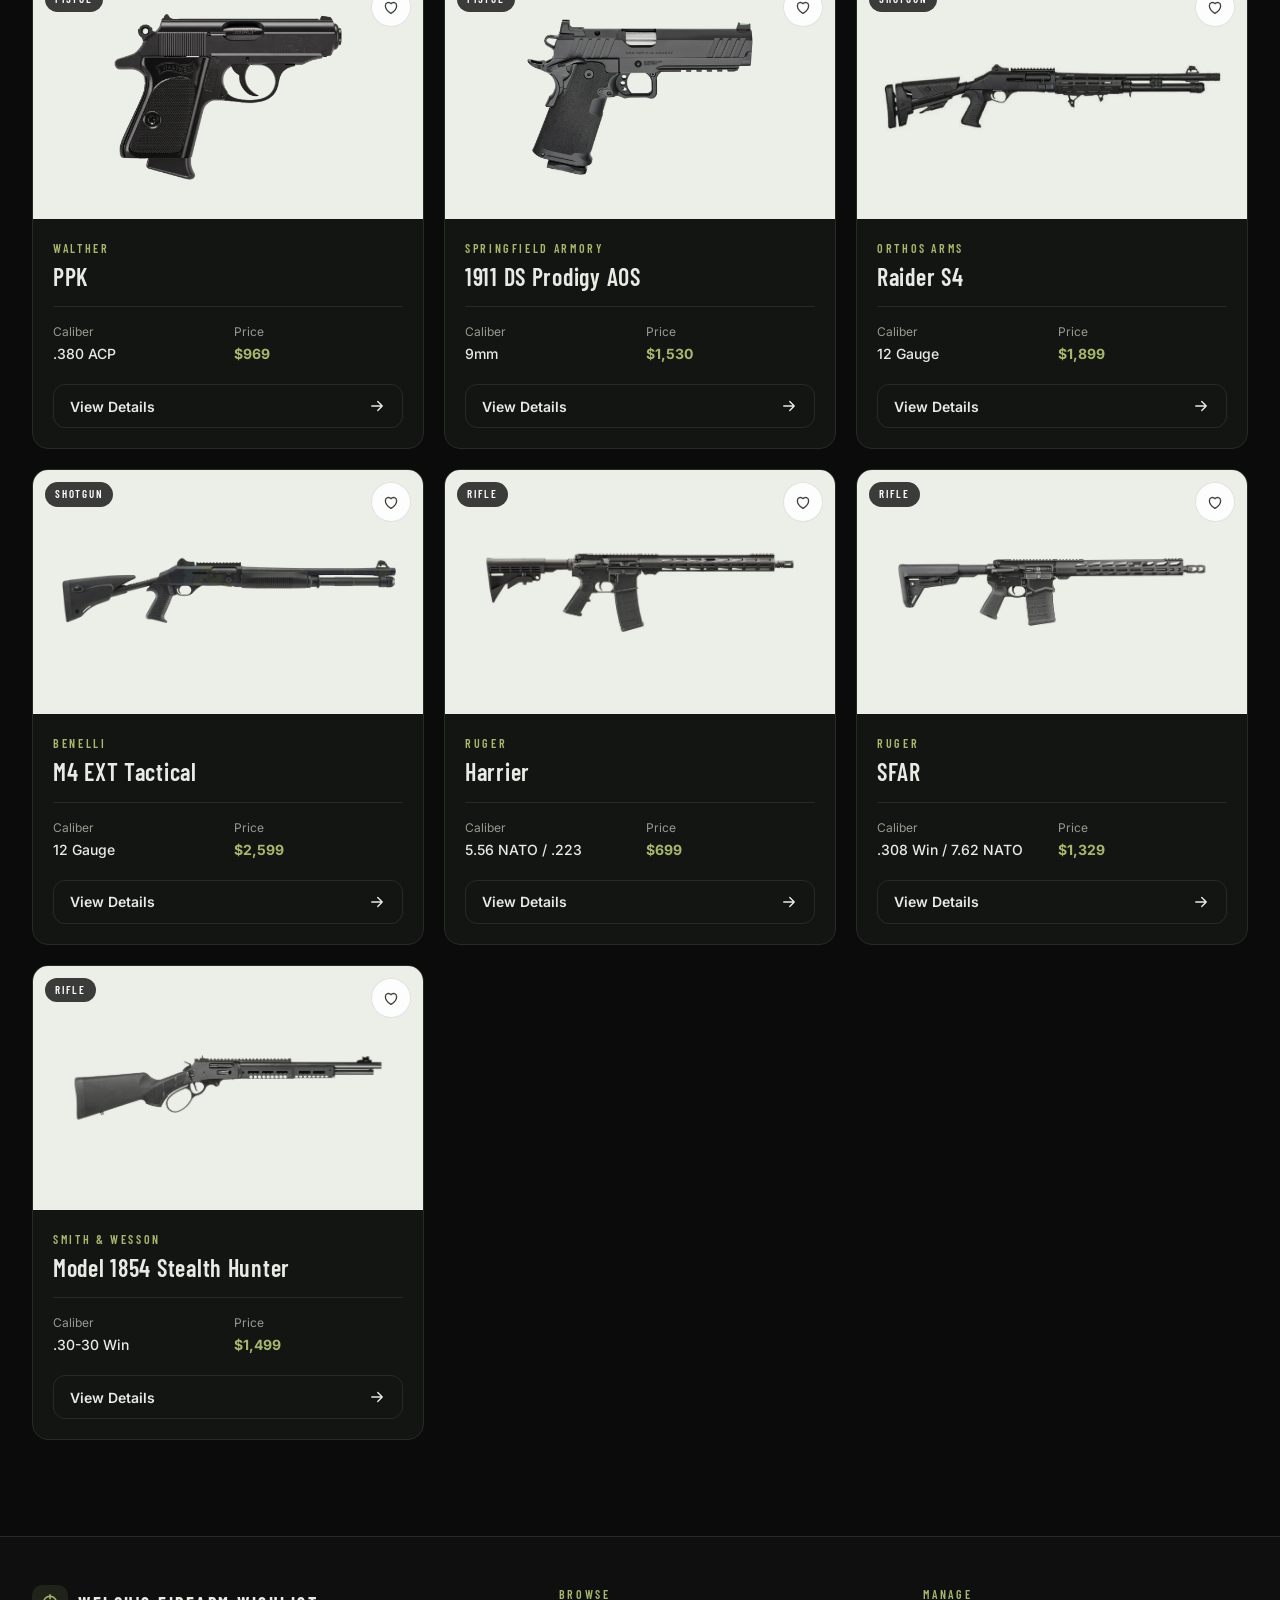
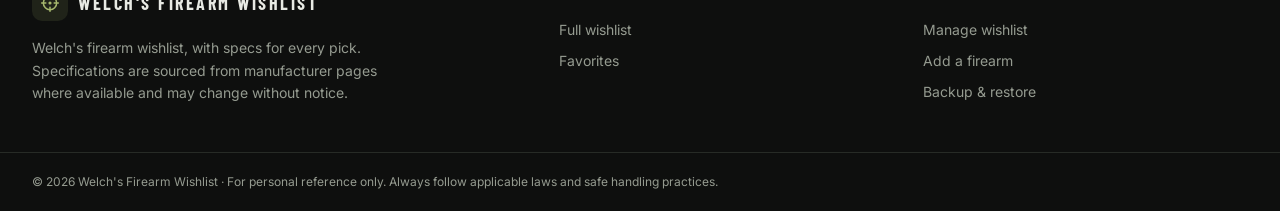
==== commit 4640416a: "Add files via upload" ====
--- a/guns/index.html
+++ b/guns/index.html
@@ -3,8 +3,8 @@
 <head>
   <meta charset="utf-8">
   <meta name="viewport" content="width=device-width, initial-scale=1">
-  <title>Firearms Collection</title>
-  <meta name="description" content="A Personal Firearms Reference & Specification Library">
+  <title>Welch's Firearm Wishlist</title>
+  <meta name="description" content="Welch's firearm wishlist, with specs for every pick">
   <meta name="theme-color" content="#0a0b0a">
   <script>try{if(localStorage.getItem("theme")==="light")document.documentElement.dataset.theme="light"}catch(e){}</script>
   <link rel="stylesheet" href="css/styles.css">
@@ -15,27 +15,14 @@
   <main>
     <section class="hero">
       <div class="container hero-inner">
-        <p class="eyebrow fade-up">Reference &amp; Specification Library</p>
-        <h1 class="fade-up" style="animation-delay:60ms">Firearms<br><span>Collection</span></h1>
-        <p class="hero-sub fade-up" style="animation-delay:120ms">A Personal Firearms Reference &amp; Specification Library</p>
+        <p class="eyebrow fade-up">Wishlist &amp; Specs</p>
+        <h1 class="fade-up" style="animation-delay:60ms">Welch's<br><span>Firearm Wishlist</span></h1>
+        <p class="hero-sub fade-up" style="animation-delay:120ms">The firearms on Welch's wishlist, with specs for every one</p>
         <dl class="stats fade-up" style="animation-delay:180ms">
-          <div class="stat"><dd id="stat-total">–</dd><dt>Firearms in collection</dt></div>
+          <div class="stat"><dd id="stat-total">–</dd><dt>Firearms on the wishlist</dt></div>
           <div class="stat"><dd id="stat-makers">–</dd><dt>Manufacturers</dt></div>
           <div class="stat"><dd id="stat-categories">–</dd><dt>Categories</dt></div>
         </dl>
-      </div>
-    </section>
-
-    <section id="recent" class="container section">
-      <div class="section-head">
-        <div>
-          <p class="eyebrow">Latest</p>
-          <h2 class="section-title">Recently Added</h2>
-        </div>
-      </div>
-      <div id="recent-grid" class="recent-grid">
-        <div class="skeleton" style="aspect-ratio:4/3"></div>
-        <div class="skeleton" style="aspect-ratio:4/3"></div>
       </div>
     </section>
 
@@ -43,7 +30,7 @@
       <div class="section-head">
         <div>
           <p class="eyebrow">Catalog</p>
-          <h2 class="section-title">The Collection <span id="collection-count" class="count-badge">–</span></h2>
+          <h2 class="section-title">The Wishlist <span id="collection-count" class="count-badge">–</span></h2>
         </div>
       </div>
 
@@ -60,6 +47,8 @@
           <label><span class="sr-only">Caliber</span><select id="filter-caliber" class="field"></select></label>
           <label><span class="sr-only">Sort by</span>
             <select id="sort" class="field">
+              <option value="type">Sort: Type, cheapest first</option>
+              <option value="price">Sort: Price (low–high)</option>
               <option value="newest">Sort: Recently added</option>
               <option value="manufacturer">Sort: Manufacturer (A–Z)</option>
               <option value="model">Sort: Model (A–Z)</option>
--- a/guns/css/styles.css
+++ b/guns/css/styles.css
@@ -1,5 +1,5 @@
 /* =========================================================
-   Firearms Collection — styles
+   Welch's Firearm Wishlist — styles
    Dark theme is the default; light theme via [data-theme="light"].
    ========================================================= */
 
@@ -87,7 +87,8 @@
 ::selection { background: var(--accent); color: var(--accent-fg); }
 :focus-visible { outline: 2px solid var(--accent-strong); outline-offset: 2px; }
 
-.container { max-width: var(--max); margin: 0 auto; padding: 0 var(--gutter); }
+/* width: 100% keeps auto margins from shrink-wrapping inside the flex-column body. */
+.container { width: 100%; max-width: var(--max); margin: 0 auto; padding: 0 var(--gutter); }
 .sr-only {
   position: absolute; width: 1px; height: 1px; padding: 0; margin: -1px;
   overflow: hidden; clip: rect(0, 0, 0, 0); white-space: nowrap; border: 0;
@@ -211,6 +212,7 @@
   .menu-btn { display: grid; }
   .site-header.open .mobile-nav { display: block; }
   .brand-name { font-size: 16px; letter-spacing: 0.1em; }
+  .brand-long { display: none; }
 }
 @media (max-width: 360px) {
   .brand-name span { display: none; }
@@ -269,19 +271,8 @@
 }
 .photo-empty svg { width: 32px; height: 32px; }
 
-/* ---------- Recently added ---------- */
-.recent-grid { display: grid; grid-template-columns: repeat(2, minmax(0, 1fr)); gap: 12px; }
-@media (min-width: 1024px) { .recent-grid { grid-template-columns: repeat(4, minmax(0, 1fr)); gap: 16px; } }
-.recent-card {
-  overflow: hidden; border-radius: var(--radius); border: 1px solid var(--border); background: var(--surface);
-  transition: transform 0.25s, border-color 0.25s;
-}
-.recent-card:hover { transform: translateY(-2px); border-color: color-mix(in srgb, var(--accent) 55%, transparent); }
-.recent-card:hover .photo img { transform: scale(1.04); }
-.recent-body { padding: 12px 14px; min-width: 0; }
+/* Manufacturer label (manage list) */
 .recent-maker { font-size: 11px; font-weight: 600; letter-spacing: 0.16em; text-transform: uppercase; color: var(--accent-strong); }
-.recent-model { margin-top: 2px; font-family: var(--font-display); font-size: 18px; font-weight: 600; letter-spacing: 0.03em; }
-.recent-date { margin-top: 2px; font-size: 12px; color: var(--muted); }
 .truncate { overflow: hidden; text-overflow: ellipsis; white-space: nowrap; }
 
 /* ---------- Toolbar ---------- */
@@ -339,6 +330,7 @@
 .card-specs { display: grid; grid-template-columns: 1fr 1fr; gap: 12px; margin: 16px 0 0; padding-top: 16px; border-top: 1px solid var(--border); font-size: 14px; }
 .card-specs dt { font-size: 12px; color: var(--muted); }
 .card-specs dd { margin: 2px 0 0; font-weight: 500; }
+.card-specs .card-price { font-weight: 700; color: var(--accent-strong); }
 .card-cta {
   display: flex; align-items: center; justify-content: space-between; min-height: 44px; margin-top: auto; padding: 0 16px;
   border-radius: var(--radius-sm); border: 1px solid var(--border); font-size: 14px; font-weight: 600; transition: 0.25s;
